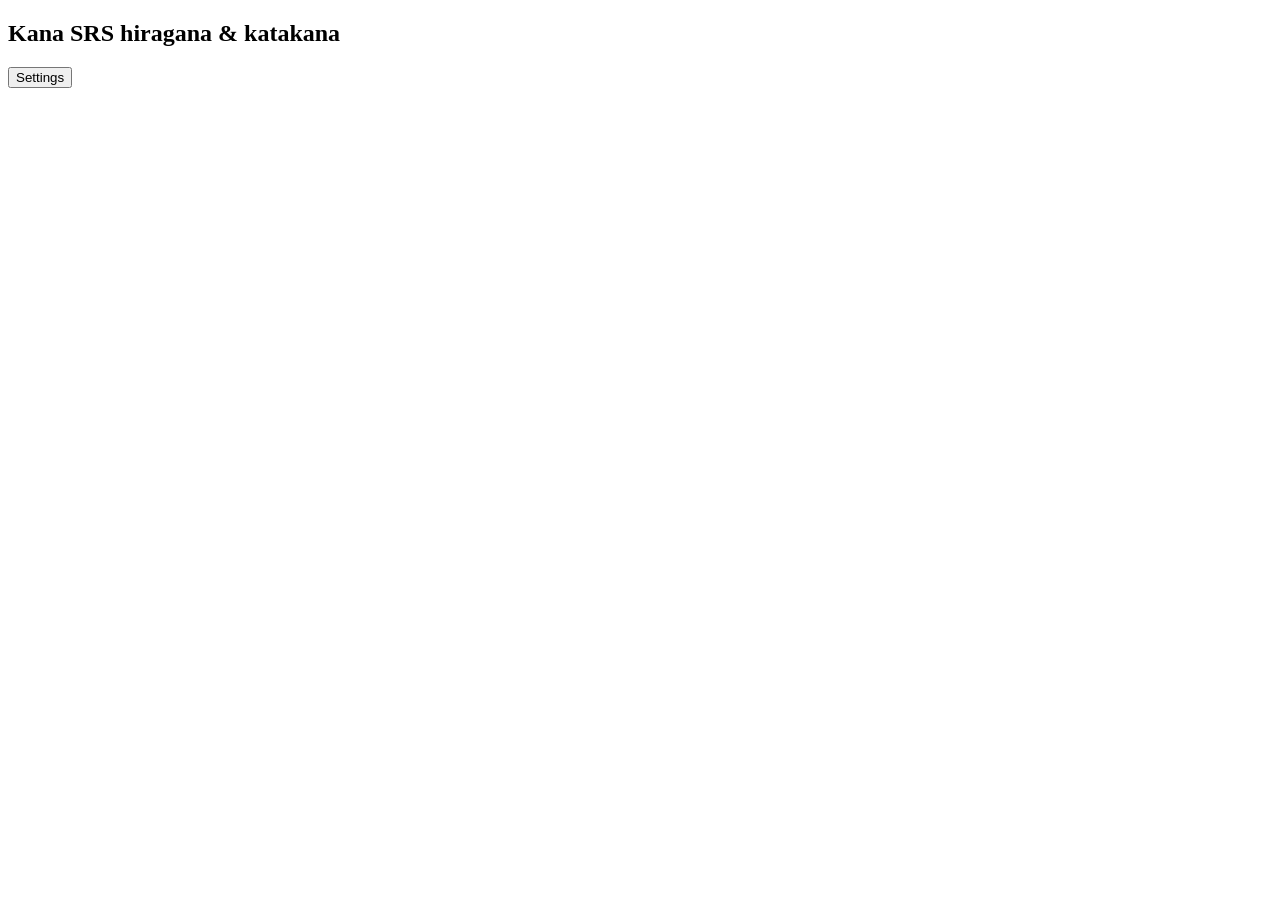
==== index.html @ 65591d22 "error tracking added" ====
<!DOCTYPE html>
<!-- [MODULE] index | Page shell: screen containers, timer ring markup, script/style wiring, PWA hooks
     [IFACE] layer: presentation | in: nothing -> out: DOM nodes consumed by app.js | crosses: [browser DOM]
     [GRAPH] needs: [app-css, kana-data, srs, storage, app] | feeds: [browser-smoke] | group: presentation
     [STATE] stateless | persists: nothing | raises: nothing -->
<html lang="en">
<head>
  <meta charset="utf-8">
  <meta name="viewport" content="width=device-width, initial-scale=1, viewport-fit=cover">
  <meta name="theme-color" id="theme-color" content="#11131a">
  <meta name="mobile-web-app-capable" content="yes">
  <title>Kana SRS</title>
  <link rel="manifest" href="manifest.webmanifest">
  <link rel="icon" href="icon.svg" type="image/svg+xml">
  <link rel="apple-touch-icon" href="icon.svg">
  <link rel="stylesheet" href="css/app.css">
</head>
<body>
<div class="app">

  <!-- Home: deck picker -->
  <section class="screen" id="screen-home">
    <div class="topbar">
      <h1>Kana SRS <span class="sub">hiragana &amp; katakana</span></h1>
      <button class="icon-btn ghost" id="btn-settings" type="button">Settings</button>
    </div>
    <p class="notice" id="storage-notice" hidden>
      This browser is not letting the page save progress (common when opening the file directly).
      Progress will be kept for this session only — export it from Settings before closing.
    </p>
    <div class="deck-grid" id="deck-grid"></div>
  </section>

  <!-- Deck: run length + mode picker -->
  <section class="screen" id="screen-deck" hidden>
    <div class="topbar">
      <button class="icon-btn ghost" data-nav="home" type="button">← Decks</button>
      <h1 id="deck-title"></h1>
    </div>
    <div class="field-row">
      <span>Cards per run</span>
      <div class="segmented" id="run-size"></div>
    </div>
    <div id="mode-list"></div>
  </section>

  <!-- Run: one question at a time -->
  <section class="screen" id="screen-run" hidden>
    <div class="topbar">
      <button class="icon-btn ghost" id="btn-quit" type="button">← Quit</button>
      <h1 id="run-title"></h1>
    </div>
    <div class="run-head">
      <div class="run-progress"><span id="run-bar"></span></div>
      <div class="run-count" id="run-count"></div>
    </div>

    <div class="prompt-box">
      <div class="timer" id="timer" data-tier="fast" hidden>
        <svg viewBox="0 0 120 120" aria-hidden="true">
          <circle class="track" cx="60" cy="60" r="52" fill="none" stroke-width="10"></circle>
          <circle class="bar" id="timer-bar" cx="60" cy="60" r="52" fill="none" stroke-width="10"
                  stroke-linecap="round" stroke-dasharray="326.7" stroke-dashoffset="0"></circle>
        </svg>
        <div class="readout"><span id="timer-value">0.0</span><small id="timer-tier">+5</small></div>
      </div>
      <div class="prompt" id="prompt"></div>
      <div class="prompt-hint" id="prompt-hint"></div>
    </div>

    <div class="options" id="options" hidden></div>

    <form class="type-form" id="type-form" hidden autocomplete="off">
      <input id="type-input" type="text" inputmode="latin" autocapitalize="off"
             autocorrect="off" spellcheck="false" placeholder="rōmaji">
      <button class="primary" type="submit" id="type-submit">Check</button>
    </form>

    <div class="verdict" id="verdict"></div>
  </section>

  <!-- Summary: what the run did to your scores -->
  <section class="screen" id="screen-summary" hidden>
    <div class="topbar">
      <button class="icon-btn ghost" data-nav="home" type="button">← Decks</button>
      <h1 id="summary-title">Run complete</h1>
    </div>
    <div class="summary-cheer" id="summary-cheer" hidden></div>
    <div class="stat-grid">
      <div class="stat"><div class="value" id="stat-correct"></div><div class="label">correct</div></div>
      <div class="stat"><div class="value" id="stat-points"></div><div class="label">points</div></div>
      <div class="stat"><div class="value" id="stat-fast"></div><div class="label">under 3s</div></div>
    </div>
    <div class="review-list" id="review-list"></div>
    <div class="actions">
      <button class="primary" id="btn-again" type="button">Run again</button>
      <button class="ghost" id="btn-to-deck" type="button">Back to deck</button>
    </div>
  </section>

  <!-- Settings: storage status, backup, reset -->
  <section class="screen" id="screen-settings" hidden>
    <div class="topbar">
      <button class="icon-btn ghost" data-nav="home" type="button">← Decks</button>
      <h1>Settings</h1>
    </div>

    <div class="panel">
      <h2>Theme</h2>
      <p>Dark and Light are the same layout in two palettes. Kids is warmer and cheers a little louder.</p>
      <div class="segmented" id="theme-picker"></div>
    </div>

    <div class="panel">
      <h2>Storage</h2>
      <p id="storage-status"></p>
    </div>

    <div class="panel">
      <h2>Backup</h2>
      <p>Progress lives in this browser only. Export a copy before clearing site data or moving devices.</p>
      <div class="actions">
        <button class="primary" id="btn-export" type="button">Export progress</button>
        <button class="ghost" id="btn-import" type="button">Import progress</button>
        <input id="import-file" type="file" accept="application/json,.json" hidden>
      </div>
    </div>

    <div class="panel">
      <h2>Reset</h2>
      <p>Erases every score in every mode. There is no undo — export first.</p>
      <button class="danger" id="btn-reset" type="button">Reset all progress</button>
    </div>

    <div class="panel">
      <h2>Scoring</h2>
      <p>
        Multiple choice: correct within 3s <strong>+5</strong>, within 5s <strong>+3</strong>,
        slower <strong>+1</strong>, wrong <strong>−5</strong>.<br>
        Typing: correct <strong>+3</strong>, wrong <strong>−5</strong>.<br>
        Scores never drop below 0. Learned at <strong>10</strong>, confident at <strong>25</strong>,
        counted separately for each mode.
      </p>
    </div>

    <div class="panel">
      <h2>Mistakes</h2>
      <p>
        Pick a wrong option and it comes back as one of the choices the next time that kana is
        asked. Each kana remembers its last <strong>3</strong> wrong picks, separately for Read and
        Recall; a newer mistake pushes out the oldest. Typing is not affected.
      </p>
    </div>
  </section>

</div>

<script src="js/kana-data.js"></script>
<script src="js/srs.js"></script>
<script src="js/storage.js"></script>
<script src="js/app.js"></script>
</body>
</html>
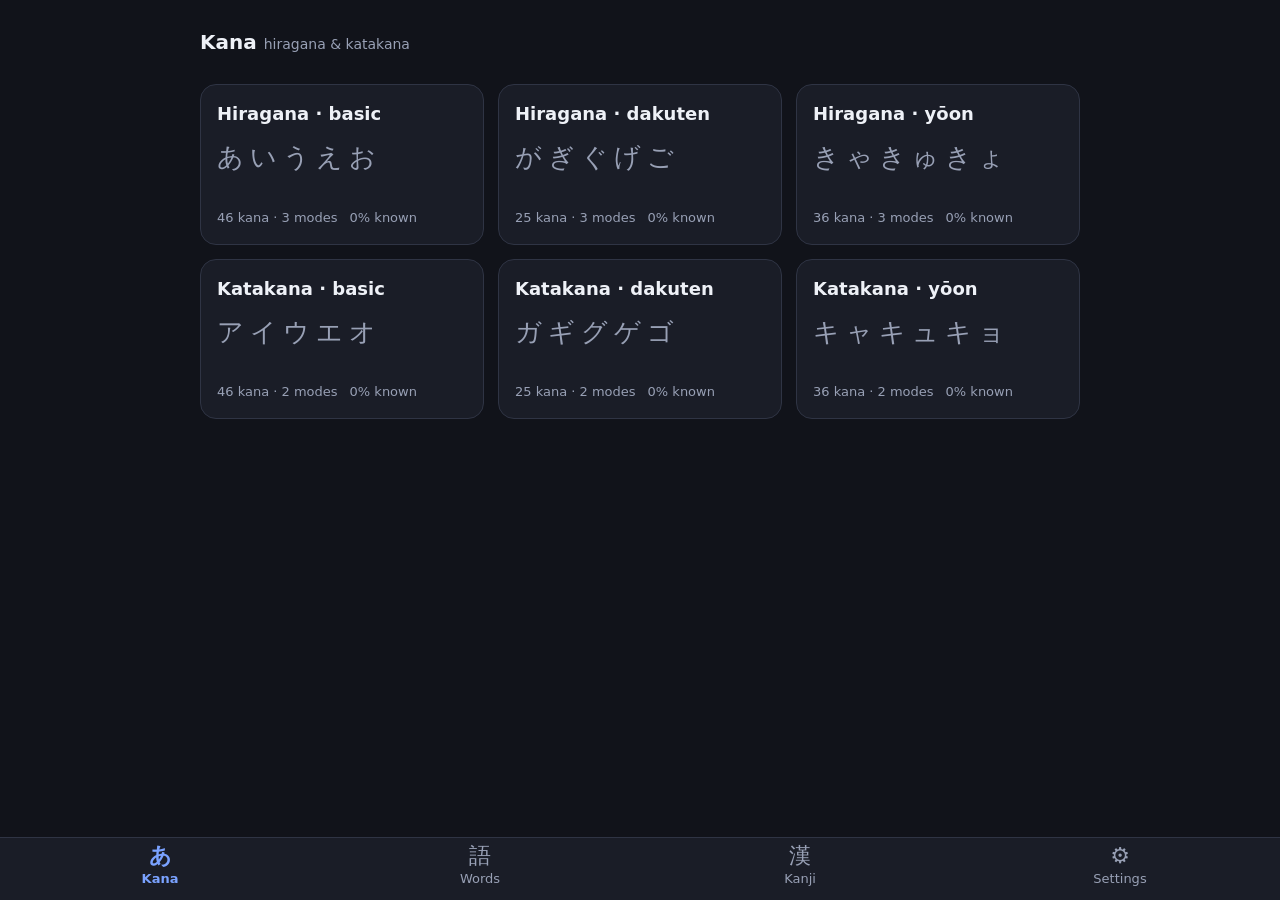
==== commit 7a37a7c5: "Kana SRS extended and renamed into Hino Lite" ====
--- a/index.html
+++ b/index.html
@@ -1,7 +1,7 @@
 <!DOCTYPE html>
-<!-- [MODULE] index | Page shell: screen containers, timer ring markup, script/style wiring, PWA hooks
-     [IFACE] layer: presentation | in: nothing -> out: DOM nodes consumed by app.js | crosses: [browser DOM]
-     [GRAPH] needs: [app-css, kana-data, srs, storage, app] | feeds: [browser-smoke] | group: presentation
+<!-- [MODULE] index | Page shell: tab and focus screens, kana markup with the timer ring, sheet layer, tab bar, PWA hooks
+     [IFACE] layer: presentation | in: nothing -> out: DOM nodes the UI modules fill and bind by id | crosses: [browser DOM]
+     [GRAPH] needs: [app-css, review-css, words-css, kanji-css, main] | feeds: [browser-smoke, scene] | group: presentation
      [STATE] stateless | persists: nothing | raises: nothing -->
 <html lang="en">
 <head>
@@ -9,32 +9,37 @@
   <meta name="viewport" content="width=device-width, initial-scale=1, viewport-fit=cover">
   <meta name="theme-color" id="theme-color" content="#11131a">
   <meta name="mobile-web-app-capable" content="yes">
-  <title>Kana SRS</title>
+  <title>Hino Lite</title>
   <link rel="manifest" href="manifest.webmanifest">
   <link rel="icon" href="icon.svg" type="image/svg+xml">
   <link rel="apple-touch-icon" href="icon.svg">
   <link rel="stylesheet" href="css/app.css">
+  <link rel="stylesheet" href="css/review.css">
+  <link rel="stylesheet" href="css/words.css">
+  <link rel="stylesheet" href="css/kanji.css">
+  <script type="module" src="js/main.js"></script>
 </head>
 <body>
+<div class="banner" id="backup-banner" role="status" hidden></div>
+
 <div class="app">
 
-  <!-- Home: deck picker -->
-  <section class="screen" id="screen-home">
-    <div class="topbar">
-      <h1>Kana SRS <span class="sub">hiragana &amp; katakana</span></h1>
-      <button class="icon-btn ghost" id="btn-settings" type="button">Settings</button>
+  <!-- Kana: deck picker -->
+  <section class="screen" id="screen-kana" data-tab="kana">
+    <div class="topbar">
+      <h1>Kana <span class="sub">hiragana &amp; katakana</span></h1>
     </div>
     <p class="notice" id="storage-notice" hidden>
-      This browser is not letting the page save progress (common when opening the file directly).
-      Progress will be kept for this session only — export it from Settings before closing.
+      This browser is not letting the app save anything. Progress lasts for this session only —
+      export a backup from Settings before closing.
     </p>
     <div class="deck-grid" id="deck-grid"></div>
   </section>
 
-  <!-- Deck: run length + mode picker -->
-  <section class="screen" id="screen-deck" hidden>
-    <div class="topbar">
-      <button class="icon-btn ghost" data-nav="home" type="button">← Decks</button>
+  <!-- Kana: run length + mode picker -->
+  <section class="screen" id="screen-kana-deck" hidden>
+    <div class="topbar">
+      <button class="icon-btn ghost" id="btn-kana-decks" type="button">← Decks</button>
       <h1 id="deck-title"></h1>
     </div>
     <div class="field-row">
@@ -44,8 +49,8 @@
     <div id="mode-list"></div>
   </section>
 
-  <!-- Run: one question at a time -->
-  <section class="screen" id="screen-run" hidden>
+  <!-- Kana: one question at a time -->
+  <section class="screen" id="screen-kana-run" hidden>
     <div class="topbar">
       <button class="icon-btn ghost" id="btn-quit" type="button">← Quit</button>
       <h1 id="run-title"></h1>
@@ -64,7 +69,7 @@
         </svg>
         <div class="readout"><span id="timer-value">0.0</span><small id="timer-tier">+5</small></div>
       </div>
-      <div class="prompt" id="prompt"></div>
+      <div class="prompt" id="prompt" lang="ja"></div>
       <div class="prompt-hint" id="prompt-hint"></div>
     </div>
 
@@ -79,10 +84,10 @@
     <div class="verdict" id="verdict"></div>
   </section>
 
-  <!-- Summary: what the run did to your scores -->
-  <section class="screen" id="screen-summary" hidden>
-    <div class="topbar">
-      <button class="icon-btn ghost" data-nav="home" type="button">← Decks</button>
+  <!-- Kana: what the run did to your scores -->
+  <section class="screen" id="screen-kana-summary" hidden>
+    <div class="topbar">
+      <button class="icon-btn ghost" id="btn-summary-deck" type="button">← Deck</button>
       <h1 id="summary-title">Run complete</h1>
     </div>
     <div class="summary-cheer" id="summary-cheer" hidden></div>
@@ -98,17 +103,39 @@
     </div>
   </section>
 
-  <!-- Settings: storage status, backup, reset -->
-  <section class="screen" id="screen-settings" hidden>
-    <div class="topbar">
-      <button class="icon-btn ghost" data-nav="home" type="button">← Decks</button>
+  <!-- Words: filled by js/words/words-ui.js -->
+  <section class="screen" id="screen-words" data-tab="words" hidden></section>
+  <section class="screen" id="screen-word-form" hidden></section>
+
+  <!-- Self-rated review run and summary (words and kanji): js/review/review-ui.js -->
+  <section class="screen" id="screen-review" hidden></section>
+  <section class="screen" id="screen-review-summary" hidden></section>
+
+  <!-- Kanji: filled by js/kanji/kanji-ui.js -->
+  <section class="screen wide" id="screen-kanji" data-tab="kanji" hidden></section>
+
+  <!-- Settings -->
+  <section class="screen" id="screen-settings" data-tab="settings" hidden>
+    <div class="topbar">
       <h1>Settings</h1>
     </div>
 
     <div class="panel">
       <h2>Theme</h2>
       <p>Dark and Light are the same layout in two palettes. Kids is warmer and cheers a little louder.</p>
-      <div class="segmented" id="theme-picker"></div>
+      <div id="theme-picker"></div>
+    </div>
+
+    <div class="panel">
+      <h2>Backup</h2>
+      <p>Your words, kanji list and scores live on this device only. Export a copy now and then —
+        it is the only way back after clearing the browser or moving to a new device.</p>
+      <p id="backup-status"></p>
+      <div class="actions">
+        <button class="primary" id="btn-export" type="button">Export backup</button>
+        <button class="ghost" id="btn-import" type="button">Import backup</button>
+        <input id="import-file" type="file" accept="application/json,.json" hidden>
+      </div>
     </div>
 
     <div class="panel">
@@ -117,23 +144,21 @@
     </div>
 
     <div class="panel">
-      <h2>Backup</h2>
-      <p>Progress lives in this browser only. Export a copy before clearing site data or moving devices.</p>
-      <div class="actions">
-        <button class="primary" id="btn-export" type="button">Export progress</button>
-        <button class="ghost" id="btn-import" type="button">Import progress</button>
-        <input id="import-file" type="file" accept="application/json,.json" hidden>
-      </div>
-    </div>
-
-    <div class="panel">
-      <h2>Reset</h2>
-      <p>Erases every score in every mode. There is no undo — export first.</p>
-      <button class="danger" id="btn-reset" type="button">Reset all progress</button>
-    </div>
-
-    <div class="panel">
-      <h2>Scoring</h2>
+      <h2>Words and kanji reviews</h2>
+      <p>
+        Each card shows one side; the big button uncovers the rest step by step, and “Show all”
+        uncovers everything at once. Then you rate yourself: <strong>Didn't know</strong>,
+        <strong>Guessed</strong>, <strong>Knew it</strong> or <strong>Easy!</strong>. Honest
+        ratings decide how soon a card comes back. Each direction keeps its own progress.
+      </p>
+      <p>
+        A run holds at most 5 new cards (the newest first), a few you already know so they stay
+        fresh, and the cards you are still learning.
+      </p>
+    </div>
+
+    <div class="panel">
+      <h2>Kana scoring</h2>
       <p>
         Multiple choice: correct within 3s <strong>+5</strong>, within 5s <strong>+3</strong>,
         slower <strong>+1</strong>, wrong <strong>−5</strong>.<br>
@@ -144,20 +169,38 @@
     </div>
 
     <div class="panel">
-      <h2>Mistakes</h2>
+      <h2>Kana mistakes</h2>
       <p>
         Pick a wrong option and it comes back as one of the choices the next time that kana is
         asked. Each kana remembers its last <strong>3</strong> wrong picks, separately for Read and
         Recall; a newer mistake pushes out the oldest. Typing is not affected.
       </p>
     </div>
+
+    <div class="panel">
+      <h2>Reset</h2>
+      <p>Erases all words, your kanji list and every score. Theme and run length stay. There is no undo — export first.</p>
+      <button class="danger" id="btn-reset" type="button">Erase everything</button>
+    </div>
+
+    <div class="panel">
+      <h2>About</h2>
+      <p>Hino Lite. Stroke order from KanjiVG (CC BY-SA 3.0); kanji meanings and example words
+        from WaniKani, jpdb and JMdict.</p>
+    </div>
   </section>
 
 </div>
 
-<script src="js/kana-data.js"></script>
-<script src="js/srs.js"></script>
-<script src="js/storage.js"></script>
-<script src="js/app.js"></script>
+<div class="sheet-layer" id="sheet-layer" hidden>
+  <div class="sheet" id="sheet" role="dialog" aria-modal="true"></div>
+</div>
+
+<nav class="tabbar" id="tabbar" aria-label="Sections">
+  <button type="button" data-tab="kana"><span class="tab-icon" lang="ja" aria-hidden="true">あ</span><span>Kana</span></button>
+  <button type="button" data-tab="words"><span class="tab-icon" lang="ja" aria-hidden="true">語</span><span>Words</span></button>
+  <button type="button" data-tab="kanji"><span class="tab-icon" lang="ja" aria-hidden="true">漢</span><span>Kanji</span></button>
+  <button type="button" data-tab="settings"><span class="tab-icon" aria-hidden="true">⚙</span><span>Settings</span></button>
+</nav>
 </body>
 </html>
--- a/css/app.css
+++ b/css/app.css
@@ -0,0 +1,702 @@
+/* [MODULE] app-css | Visual layer: dark/light/kids themes, shell (tabs, sheet, banner, toast), shared controls, kana screens
+   [IFACE] layer: presentation | in: class names and data-* attributes set by the UI modules -> out: rendered styling | crosses: []
+   [GRAPH] needs: [] | feeds: [index] | group: presentation
+   [STATE] stateless | persists: nothing | raises: nothing */
+
+/* Sized for a phone in portrait and a tablet in landscape: buttons are
+   thumb-reachable and never smaller than 44px tall, and kana are set large
+   enough that the shape differences the drill is testing are actually visible.
+   Words, kanji and the review run have their own sheets: words.css, kanji.css,
+   review.css. */
+
+:root,
+:root[data-theme="dark"] {
+  --bg: #11131a;
+  --surface: #1a1d27;
+  --surface-2: #232734;
+  --line: #2f3444;
+  --text: #eef1f7;
+  --muted: #98a0b5;
+  --accent: #7aa2ff;
+  --good: #49c17f;
+  --warn: #e0a33a;
+  --bad: #e4645c;
+  --overlay: rgba(4, 6, 12, .62);
+  --radius: 16px;
+  color-scheme: dark;
+}
+
+/* Themes are an explicit choice (Settings), never inferred from the OS: a
+   tablet handed to a child should not change its look because the system
+   theme flipped. app.js stamps data-theme on <html>. */
+:root[data-theme="light"] {
+  --bg: #f5f6fa;
+  --surface: #ffffff;
+  --surface-2: #eef0f6;
+  --line: #dcdfe9;
+  --text: #171a22;
+  --muted: #616a80;
+  --accent: #2f5fd8;
+  --good: #1f9e5f;
+  --warn: #b57a15;
+  --bad: #cf4239;
+  --overlay: rgba(20, 24, 36, .42);
+  color-scheme: light;
+}
+
+:root[data-theme="kids"] {
+  --bg: #fff6e5;
+  --surface: #ffffff;
+  --surface-2: #ffe9c2;
+  --line: #ffd48a;
+  --text: #3b2a1a;
+  --muted: #8a6a4a;
+  --accent: #ff7a59;
+  --good: #22b7a0;
+  --warn: #ffb300;
+  --bad: #ff5c7a;
+  --overlay: rgba(59, 42, 26, .38);
+  color-scheme: light;
+}
+
+/* Knowledge labels (review.js stateOf), shared by meters, dots and chips. */
+[data-state="unseen"]    { --state: var(--line); }
+[data-state="unknown"]   { --state: var(--bad); }
+[data-state="learning"]  { --state: var(--warn); }
+[data-state="learned"]   { --state: var(--accent); }
+[data-state="confident"] { --state: var(--good); }
+
+* { box-sizing: border-box; }
+
+/* Every hideable block below sets its own display (flex/grid), which would
+   otherwise win over the browser's [hidden] rule and leave the typing input
+   on screen during multiple choice. */
+[hidden] { display: none !important; }
+
+html, body {
+  margin: 0;
+  height: 100%;
+}
+
+body {
+  background: var(--bg);
+  color: var(--text);
+  font-family: system-ui, -apple-system, "Segoe UI", Roboto, sans-serif;
+  font-size: 17px;
+  line-height: 1.45;
+  -webkit-tap-highlight-color: transparent;
+  overscroll-behavior: none;
+}
+
+.app {
+  max-width: 1120px;
+  margin: 0 auto;
+  padding: 20px 16px calc(96px + env(safe-area-inset-bottom));
+}
+
+.screen { max-width: 880px; margin: 0 auto; }
+.screen.wide { max-width: none; }
+.screen[hidden] { display: none !important; }
+
+/* Japanese text: system Japanese faces first, so kanji take their Japanese shapes. */
+:lang(ja) {
+  font-family: "Hiragino Sans", "Hiragino Kaku Gothic ProN", "Noto Sans JP", "Noto Sans CJK JP",
+    "Yu Gothic UI", "Yu Gothic", Meiryo, system-ui, sans-serif;
+}
+
+.muted { color: var(--muted); }
+.sub { color: var(--muted); font-size: 14px; font-weight: 400; }
+
+/* --- Header ---------------------------------------------------------- */
+
+.topbar {
+  display: flex;
+  align-items: center;
+  gap: 12px;
+  margin-bottom: 20px;
+  min-height: 44px;
+}
+
+.topbar h1 {
+  font-size: 20px;
+  margin: 0;
+  flex: 1;
+  font-weight: 650;
+}
+
+.topbar .sub {
+  color: var(--muted);
+  font-size: 14px;
+  font-weight: 400;
+}
+
+/* --- Buttons --------------------------------------------------------- */
+
+button {
+  font: inherit;
+  color: inherit;
+  border: 1px solid var(--line);
+  background: var(--surface-2);
+  border-radius: 12px;
+  padding: 12px 16px;
+  cursor: pointer;
+  min-height: 48px;
+  transition: transform .06s ease, background .12s ease, border-color .12s ease;
+}
+
+button:active { transform: scale(.98); }
+
+button.primary {
+  background: var(--accent);
+  border-color: transparent;
+  color: #fff;
+  font-weight: 600;
+}
+
+button.ghost { background: transparent; }
+
+button.danger { color: var(--bad); border-color: var(--bad); background: transparent; }
+
+.icon-btn {
+  padding: 10px 14px;
+  min-height: 44px;
+}
+
+/* --- Deck grid ------------------------------------------------------- */
+
+.deck-grid {
+  display: grid;
+  grid-template-columns: repeat(auto-fill, minmax(250px, 1fr));
+  gap: 14px;
+}
+
+.deck-card {
+  background: var(--surface);
+  border: 1px solid var(--line);
+  border-radius: var(--radius);
+  padding: 16px;
+  text-align: left;
+  display: flex;
+  flex-direction: column;
+  gap: 12px;
+}
+
+.deck-card .deck-name {
+  font-size: 18px;
+  font-weight: 620;
+}
+
+.deck-card .deck-sample {
+  font-size: 26px;
+  letter-spacing: 6px;
+  color: var(--muted);
+  white-space: nowrap;
+  overflow: hidden;
+}
+
+.meter {
+  height: 8px;
+  border-radius: 99px;
+  background: var(--surface-2);
+  overflow: hidden;
+  display: flex;
+}
+
+.meter span { display: block; height: 100%; }
+.meter .seg-learning { background: var(--warn); }
+.meter .seg-learned { background: var(--accent); }
+.meter .seg-confident { background: var(--good); }
+
+.meter-label {
+  display: flex;
+  flex-wrap: wrap;
+  column-gap: 12px;
+  justify-content: space-between;
+  font-size: 13px;
+  color: var(--muted);
+}
+
+/* --- Mode rows ------------------------------------------------------- */
+
+.mode-row {
+  background: var(--surface);
+  border: 1px solid var(--line);
+  border-radius: var(--radius);
+  padding: 16px;
+  margin-bottom: 12px;
+  display: grid;
+  grid-template-columns: 1fr auto;
+  gap: 12px 16px;
+  align-items: center;
+}
+
+.mode-row .mode-name { font-weight: 620; font-size: 17px; }
+.mode-row .mode-desc { color: var(--muted); font-size: 14px; }
+.mode-row .mode-progress { grid-column: 1 / -1; display: grid; gap: 6px; }
+
+.segmented {
+  display: inline-flex;
+  background: var(--surface-2);
+  border: 1px solid var(--line);
+  border-radius: 12px;
+  padding: 4px;
+  gap: 4px;
+}
+
+.segmented button {
+  border: none;
+  background: transparent;
+  min-height: 40px;
+  padding: 8px 18px;
+  border-radius: 9px;
+}
+
+.segmented button[aria-pressed="true"] {
+  background: var(--accent);
+  color: #fff;
+  font-weight: 600;
+}
+
+.field-row {
+  display: flex;
+  align-items: center;
+  gap: 14px;
+  flex-wrap: wrap;
+  margin-bottom: 18px;
+  color: var(--muted);
+}
+
+/* --- Run screen ------------------------------------------------------ */
+
+.run-head {
+  display: flex;
+  align-items: center;
+  gap: 16px;
+  margin-bottom: 8px;
+}
+
+.run-progress {
+  flex: 1;
+  height: 6px;
+  background: var(--surface-2);
+  border-radius: 99px;
+  overflow: hidden;
+}
+
+.run-progress span {
+  display: block;
+  height: 100%;
+  background: var(--accent);
+  transition: width .2s ease;
+}
+
+.run-count { font-variant-numeric: tabular-nums; color: var(--muted); font-size: 14px; }
+
+.prompt-box {
+  display: flex;
+  flex-direction: column;
+  align-items: center;
+  gap: 10px;
+  padding: 20px 12px 12px;
+}
+
+.timer {
+  position: relative;
+  width: 104px;
+  height: 104px;
+}
+
+.timer svg { transform: rotate(-90deg); width: 100%; height: 100%; }
+.timer .track { stroke: var(--surface-2); }
+.timer .bar { stroke: var(--good); transition: stroke .2s linear; }
+.timer[data-tier="ok"] .bar { stroke: var(--warn); }
+.timer[data-tier="slow"] .bar { stroke: var(--muted); }
+
+.timer .readout {
+  position: absolute;
+  inset: 0;
+  display: grid;
+  place-items: center;
+  font-variant-numeric: tabular-nums;
+  font-size: 22px;
+  font-weight: 600;
+}
+
+.timer .readout small {
+  display: block;
+  font-size: 11px;
+  font-weight: 500;
+  color: var(--muted);
+  text-align: center;
+}
+
+.prompt {
+  font-size: 96px;
+  line-height: 1.1;
+  font-weight: 500;
+  text-align: center;
+  min-height: 116px;
+}
+
+.prompt.romaji { font-size: 64px; letter-spacing: 1px; }
+
+.prompt-hint { color: var(--muted); font-size: 14px; }
+
+.options {
+  display: grid;
+  grid-template-columns: 1fr 1fr;
+  gap: 12px;
+  margin-top: 14px;
+}
+
+.options button {
+  min-height: 84px;
+  font-size: 30px;
+  background: var(--surface);
+}
+
+.options button.romaji-option { font-size: 26px; }
+.options button[data-mark="correct"] { background: var(--good); border-color: transparent; color: #fff; }
+.options button[data-mark="wrong"] { background: var(--bad); border-color: transparent; color: #fff; }
+.options button[disabled] { opacity: .75; }
+
+.type-form {
+  display: flex;
+  gap: 10px;
+  margin-top: 18px;
+}
+
+.type-form input {
+  flex: 1;
+  font: inherit;
+  font-size: 26px;
+  padding: 14px 16px;
+  border-radius: 12px;
+  border: 1px solid var(--line);
+  background: var(--surface);
+  color: var(--text);
+  text-align: center;
+}
+
+.type-form input:focus { outline: 2px solid var(--accent); outline-offset: 1px; }
+.type-form[data-mark="correct"] input { border-color: var(--good); }
+.type-form[data-mark="wrong"] input { border-color: var(--bad); }
+
+.verdict {
+  margin-top: 16px;
+  min-height: 46px;
+  text-align: center;
+  font-size: 18px;
+  font-weight: 600;
+}
+
+.verdict[data-mark="correct"] { color: var(--good); }
+.verdict[data-mark="wrong"] { color: var(--bad); }
+.verdict .detail { display: block; font-weight: 400; font-size: 15px; color: var(--muted); }
+
+/* --- Summary --------------------------------------------------------- */
+
+.stat-grid {
+  display: grid;
+  grid-template-columns: repeat(3, 1fr);
+  gap: 12px;
+  margin-bottom: 20px;
+}
+
+.stat {
+  background: var(--surface);
+  border: 1px solid var(--line);
+  border-radius: var(--radius);
+  padding: 14px;
+  text-align: center;
+}
+
+.stat .value { font-size: 28px; font-weight: 650; font-variant-numeric: tabular-nums; }
+.stat .label { color: var(--muted); font-size: 13px; }
+
+.review-list { display: grid; gap: 8px; margin-bottom: 22px; }
+
+.review-row {
+  display: grid;
+  grid-template-columns: 56px 1fr auto;
+  align-items: center;
+  gap: 12px;
+  background: var(--surface);
+  border: 1px solid var(--line);
+  border-radius: 12px;
+  padding: 10px 14px;
+}
+
+.review-row .kana { font-size: 30px; }
+.review-row .delta { font-variant-numeric: tabular-nums; font-weight: 600; }
+.review-row .delta.up { color: var(--good); }
+.review-row .delta.down { color: var(--bad); }
+
+.actions { display: flex; gap: 12px; flex-wrap: wrap; }
+
+/* --- Settings -------------------------------------------------------- */
+
+.panel {
+  background: var(--surface);
+  border: 1px solid var(--line);
+  border-radius: var(--radius);
+  padding: 18px;
+  margin-bottom: 16px;
+}
+
+.panel h2 { margin: 0 0 8px; font-size: 17px; }
+.panel p { margin: 0 0 14px; color: var(--muted); font-size: 14px; }
+
+.notice {
+  border-left: 3px solid var(--warn);
+  padding-left: 12px;
+  color: var(--warn);
+  font-size: 14px;
+  margin-bottom: 16px;
+}
+
+.notice[hidden] { display: none; }
+
+@media (max-width: 420px) {
+  .prompt { font-size: 76px; }
+  .options button { min-height: 72px; font-size: 26px; }
+  .stat-grid { grid-template-columns: 1fr 1fr; }
+}
+
+/* --- Kids theme: playful feedback ------------------------------------ */
+
+:root[data-theme="kids"] body {
+  background: radial-gradient(circle at 10% 0%, #ffe3c2 0, var(--bg) 45%),
+              radial-gradient(circle at 100% 100%, #d9f5ef 0, var(--bg) 40%);
+  background-attachment: fixed;
+}
+
+:root[data-theme="kids"] .options button { font-weight: 600; }
+:root[data-theme="kids"] .deck-card .deck-sample { color: var(--accent); }
+:root[data-theme="kids"] .meter .seg-learning { background: var(--warn); }
+:root[data-theme="kids"] .timer .bar { stroke: var(--good); }
+:root[data-theme="kids"] .timer[data-tier="ok"] .bar { stroke: var(--warn); }
+:root[data-theme="kids"] .timer[data-tier="slow"] .bar { stroke: var(--accent); }
+:root[data-theme="kids"] .verdict { font-size: 22px; }
+
+:root[data-theme="kids"] .options button[data-mark="correct"] {
+  animation: kids-pop .4s cubic-bezier(.3, 1.6, .5, 1);
+}
+
+:root[data-theme="kids"] .options button[data-mark="wrong"] {
+  animation: kids-shake .35s ease;
+}
+
+:root[data-theme="kids"] .stat .value { color: var(--accent); }
+
+.summary-cheer {
+  text-align: center;
+  font-size: 22px;
+  font-weight: 650;
+  margin: -6px 0 18px;
+}
+
+@keyframes kids-pop {
+  0%   { transform: scale(1); }
+  50%  { transform: scale(1.08); }
+  100% { transform: scale(1); }
+}
+
+@keyframes kids-shake {
+  0%, 100% { transform: translateX(0); }
+  25%      { transform: translateX(-6px); }
+  75%      { transform: translateX(6px); }
+}
+
+/* --- Shared controls -------------------------------------------------- */
+
+button.small { min-height: 40px; padding: 8px 14px; font-size: 15px; }
+button.big { min-height: 64px; font-size: 19px; }
+button[disabled] { opacity: .55; cursor: default; }
+button[disabled]:active { transform: none; }
+
+.link-btn {
+  border: none;
+  background: none;
+  min-height: 40px;
+  padding: 6px 4px;
+  color: var(--accent);
+  text-decoration: underline;
+  text-underline-offset: 3px;
+}
+
+.chips { display: flex; flex-wrap: wrap; gap: 8px; }
+
+.chip {
+  display: inline-flex;
+  align-items: center;
+  min-height: 40px;
+  padding: 6px 14px;
+  border: 1px solid var(--line);
+  border-radius: 99px;
+  background: var(--surface-2);
+  font-size: 17px;
+}
+
+.chip[aria-pressed="true"] { background: var(--accent); border-color: transparent; color: #fff; font-weight: 600; }
+.glyph-chip { font-size: 24px; min-width: 52px; justify-content: center; }
+
+.search,
+.field input,
+.field textarea {
+  width: 100%;
+  font: inherit;
+  padding: 12px 14px;
+  border-radius: 12px;
+  border: 1px solid var(--line);
+  background: var(--surface);
+  color: var(--text);
+}
+
+.field textarea { resize: vertical; min-height: 52px; }
+.search:focus, .field input:focus, .field textarea:focus { outline: 2px solid var(--accent); outline-offset: 1px; }
+.search { margin: 4px 0 14px; }
+
+.empty {
+  text-align: center;
+  padding: 28px 12px;
+  background: var(--surface);
+  border: 1px dashed var(--line);
+  border-radius: var(--radius);
+}
+
+.empty p { margin: 0 0 6px; }
+
+.actions { align-items: center; }
+.stat-grid.four { grid-template-columns: repeat(4, 1fr); }
+
+/* Two small bars, one per review direction, coloured by knowledge label. */
+.state-dots { display: inline-flex; gap: 3px; }
+.state-dots i { width: 6px; height: 18px; border-radius: 3px; background: var(--state); }
+
+.states { display: flex; flex-wrap: wrap; gap: 8px; }
+
+.state-chip {
+  font-size: 14px;
+  padding: 4px 10px;
+  border-radius: 8px;
+  background: var(--surface-2);
+  border-left: 4px solid var(--state);
+}
+
+.part { margin-top: 14px; }
+
+.part-label {
+  font-size: 12px;
+  letter-spacing: .06em;
+  text-transform: uppercase;
+  color: var(--muted);
+  margin-bottom: 4px;
+}
+
+.pre { white-space: pre-wrap; overflow-wrap: anywhere; }
+
+/* --- Shell: backup banner, tab bar, sheet, toast ---------------------- */
+
+.banner {
+  display: flex;
+  align-items: center;
+  justify-content: center;
+  flex-wrap: wrap;
+  gap: 10px 14px;
+  padding: 10px 16px;
+  background: var(--surface-2);
+  border-bottom: 2px solid var(--warn);
+  font-size: 15px;
+}
+
+.tabbar {
+  position: fixed;
+  left: 0;
+  right: 0;
+  bottom: 0;
+  z-index: 20;
+  display: grid;
+  grid-template-columns: repeat(4, 1fr);
+  background: var(--surface);
+  border-top: 1px solid var(--line);
+  padding-bottom: env(safe-area-inset-bottom);
+}
+
+.tabbar button {
+  border: none;
+  border-radius: 0;
+  background: transparent;
+  min-height: 62px;
+  padding: 6px 4px;
+  display: flex;
+  flex-direction: column;
+  align-items: center;
+  gap: 2px;
+  font-size: 13px;
+  color: var(--muted);
+}
+
+.tabbar .tab-icon { font-size: 22px; line-height: 1.1; }
+.tabbar button[aria-current="page"] { color: var(--accent); font-weight: 650; }
+
+.sheet-layer {
+  position: fixed;
+  inset: 0;
+  z-index: 30;
+  background: var(--overlay);
+  display: flex;
+  align-items: flex-end;
+  justify-content: center;
+}
+
+.sheet {
+  width: 100%;
+  max-height: 92vh;
+  overflow-y: auto;
+  overscroll-behavior: contain;
+  background: var(--bg);
+  border-radius: 20px 20px 0 0;
+  padding: 10px 16px calc(24px + env(safe-area-inset-bottom));
+}
+
+body.sheet-open { overflow: hidden; }
+
+.sheet-head {
+  position: sticky;
+  top: -10px;
+  z-index: 1;
+  display: flex;
+  align-items: center;
+  justify-content: space-between;
+  gap: 10px;
+  padding: 6px 0;
+  background: var(--bg);
+}
+
+.sheet-head h2 { margin: 0; font-size: 18px; }
+
+@media (min-width: 720px) {
+  .sheet-layer { align-items: center; padding: 24px; }
+  .sheet { max-width: 760px; max-height: 90vh; border-radius: 20px; padding: 12px 24px 24px; }
+}
+
+.toast {
+  position: fixed;
+  left: 50%;
+  bottom: calc(80px + env(safe-area-inset-bottom));
+  transform: translateX(-50%);
+  z-index: 40;
+  max-width: calc(100% - 32px);
+  padding: 10px 18px;
+  border-radius: 12px;
+  background: var(--text);
+  color: var(--bg);
+  font-size: 15px;
+  box-shadow: 0 6px 20px rgba(0, 0, 0, .25);
+}
+
+@media (max-width: 420px) {
+  .stat-grid.four { grid-template-columns: 1fr 1fr; }
+  .topbar h1 { font-size: 18px; }
+}
--- a/css/review.css
+++ b/css/review.css
@@ -0,0 +1,108 @@
+/* [MODULE] review-css | Self-rated review run: card with step-by-step reveal, reveal buttons, rating row, help sheet, summary
+   [IFACE] layer: presentation | in: classes and data-* set by review-ui.js and the words/kanji adapters -> out: rendered styling | crosses: []
+   [GRAPH] needs: [] | feeds: [index] | group: presentation
+   [STATE] stateless | persists: nothing | raises: nothing */
+
+/* Track panel on the Words and Kanji tabs (review-ui.js trackPanel) */
+.review-panel .mode-row { margin-bottom: 10px; background: var(--surface-2); }
+.review-panel .mode-row:last-child { margin-bottom: 0; }
+.review-panel .meter { background: var(--bg); }
+
+.review-card {
+  background: var(--surface);
+  border: 1px solid var(--line);
+  border-radius: var(--radius);
+  padding: 22px 18px;
+  margin-top: 10px;
+  min-height: 240px;
+  cursor: pointer;
+  -webkit-user-select: text;
+  user-select: text;
+}
+
+.review-card:focus-visible { outline: 2px solid var(--accent); outline-offset: 2px; }
+
+.review-prompt { text-align: center; padding: 8px 0 14px; }
+.review-step { border-top: 1px dashed var(--line); padding-top: 4px; margin-top: 10px; }
+
+.prompt-ja { font-size: 64px; line-height: 1.15; font-weight: 500; overflow-wrap: anywhere; }
+.prompt-ja.long { font-size: 44px; }
+.prompt-glyph { font-size: 128px; line-height: 1.1; }
+.prompt-text { font-size: 28px; font-weight: 600; line-height: 1.3; overflow-wrap: anywhere; }
+.prompt-alt { font-size: 16px; font-weight: 400; color: var(--muted); margin-top: 6px; }
+
+.part-ja { font-size: 30px; line-height: 1.3; }
+.part-ja.big { font-size: 44px; }
+.part-glyph { font-size: 72px; line-height: 1.1; }
+.part-text { font-size: 19px; }
+
+.review-controls { display: flex; flex-wrap: wrap; gap: 12px; margin-top: 14px; align-items: center; }
+.review-controls > button.primary.big { flex: 1 1 220px; }
+
+.rating-row {
+  flex: 1 1 100%;
+  display: grid;
+  grid-template-columns: repeat(4, 1fr);
+  gap: 10px;
+}
+
+.rating {
+  min-height: 72px;
+  display: flex;
+  flex-direction: column;
+  align-items: center;
+  justify-content: center;
+  gap: 2px;
+  background: var(--surface);
+  border-width: 2px;
+}
+
+.rating b { font-size: 17px; }
+.rating-hint { font-size: 12px; color: var(--muted); }
+.rating.missed, .rating-key.missed { border-color: var(--bad); }
+.rating.guessed, .rating-key.guessed { border-color: var(--warn); }
+.rating.knew, .rating-key.knew { border-color: var(--accent); }
+.rating.easy, .rating-key.easy { border-color: var(--good); }
+
+/* Help sheet */
+.help-row { display: grid; grid-template-columns: 112px 1fr; gap: 12px; align-items: start; margin: 14px 0; }
+.help-row p { margin: 4px 0 0; color: var(--muted); font-size: 15px; }
+
+.rating-key {
+  display: inline-block;
+  text-align: center;
+  padding: 6px 8px;
+  border: 2px solid var(--line);
+  border-radius: 10px;
+  font-weight: 600;
+  font-size: 15px;
+}
+
+/* Summary */
+.stat.missed .value { color: var(--bad); }
+.stat.guessed .value { color: var(--warn); }
+.stat.knew .value { color: var(--accent); }
+.stat.easy .value { color: var(--good); }
+
+.summary-note { color: var(--muted); }
+.summary-note .summary-item { margin: 0 6px; color: var(--text); font-size: 20px; }
+
+#review-summary-list .review-row { grid-template-columns: 1fr auto auto; }
+#review-summary-list .item { font-size: 22px; }
+#review-summary-list .state { font-size: 13px; color: var(--muted); border-left: 4px solid var(--state); padding-left: 8px; }
+#review-summary-list .rated { font-size: 14px; font-weight: 600; }
+.rated.missed { color: var(--bad); }
+.rated.guessed { color: var(--warn); }
+.rated.knew { color: var(--accent); }
+.rated.easy { color: var(--good); }
+
+@media (max-width: 520px) {
+  .rating-row { grid-template-columns: 1fr 1fr; }
+  .prompt-ja { font-size: 52px; }
+  .prompt-ja.long { font-size: 36px; }
+  .prompt-glyph { font-size: 112px; }
+  .help-row { grid-template-columns: 1fr; gap: 4px; }
+}
+
+:root[data-theme="kids"] .rating b { font-size: 18px; }
+:root[data-theme="kids"] #review-verdict[data-mark="correct"] { animation: kids-pop .4s cubic-bezier(.3, 1.6, .5, 1); }
--- a/css/words.css
+++ b/css/words.css
@@ -0,0 +1,54 @@
+/* [MODULE] words-css | Words tab: word list rows, add/edit form with suggestions, word sheet
+   [IFACE] layer: presentation | in: classes set by words-ui.js -> out: rendered styling | crosses: []
+   [GRAPH] needs: [] | feeds: [index] | group: presentation
+   [STATE] stateless | persists: nothing | raises: nothing */
+
+.word-list { display: grid; gap: 8px; }
+
+.word-row {
+  display: grid;
+  grid-template-columns: minmax(0, auto) minmax(0, 1fr) auto;
+  align-items: center;
+  gap: 14px;
+  width: 100%;
+  text-align: left;
+  background: var(--surface);
+  padding: 10px 14px;
+}
+
+.word-main { display: flex; flex-direction: column; min-width: 0; }
+.word-head { font-size: 24px; line-height: 1.25; overflow-wrap: anywhere; }
+.word-reading { font-size: 14px; color: var(--muted); }
+
+.word-meaning {
+  color: var(--muted);
+  font-size: 15px;
+  overflow: hidden;
+  display: -webkit-box;
+  -webkit-line-clamp: 2;
+  -webkit-box-orient: vertical;
+}
+
+/* Form */
+.word-form .form-grid { display: grid; gap: 4px 20px; }
+.field { display: block; margin-bottom: 14px; }
+.field-label { display: block; font-weight: 600; margin-bottom: 6px; }
+.field-label em { font-style: normal; font-weight: 400; color: var(--muted); font-size: 13px; }
+.field input[lang="ja"] { font-size: 22px; }
+.field-error { color: var(--bad); font-size: 14px; margin-top: 4px; }
+.field-error:empty { display: none; }
+.field-note { color: var(--muted); font-size: 14px; margin-top: 6px; min-height: 1px; }
+.preview-kanji { font-size: 20px; color: var(--text); letter-spacing: 4px; }
+.suggestions { margin-top: 8px; }
+.suggestions .chip { font-size: 22px; background: var(--surface); border-color: var(--accent); }
+
+@media (min-width: 900px) {
+  .word-form .form-grid { grid-template-columns: 1fr 1fr; }
+}
+
+/* Word sheet */
+.hero { text-align: center; padding: 6px 0 4px; }
+.hero-word { font-size: 52px; line-height: 1.2; overflow-wrap: anywhere; }
+.hero-reading { display: block; font-size: 22px; color: var(--muted); }
+.word-view .part-text { font-size: 18px; }
+.word-view .actions { margin-top: 20px; }
--- a/css/kanji.css
+++ b/css/kanji.css
@@ -0,0 +1,138 @@
+/* [MODULE] kanji-css | Kanji tab and card: download panel, filters, level sections, tile grid, card zones, strokes, readings, pitch
+   [IFACE] layer: presentation | in: classes set by kanji-ui.js and kanji-card.js -> out: rendered styling | crosses: []
+   [GRAPH] needs: [] | feeds: [index] | group: presentation
+   [STATE] stateless | persists: nothing | raises: nothing */
+
+.library-panel .run-progress { margin: 10px 0; height: 8px; }
+
+.filters { display: grid; gap: 10px; margin: 6px 0 4px; }
+.filters .segmented { justify-self: start; }
+.level-chips { display: flex; flex-wrap: wrap; gap: 8px; }
+.level-chip { min-width: 52px; justify-content: center; }
+
+.kanji-section h2 { font-size: 17px; margin: 18px 0 10px; }
+
+.kanji-grid {
+  display: grid;
+  grid-template-columns: repeat(auto-fill, minmax(84px, 1fr));
+  gap: 8px;
+}
+
+.kanji-tile {
+  display: flex;
+  flex-direction: column;
+  align-items: center;
+  gap: 2px;
+  padding: 8px 4px 6px;
+  min-height: 96px;
+  background: var(--surface);
+  position: relative;
+}
+
+.kanji-tile.mine { border-color: var(--accent); border-width: 2px; }
+.tile-glyph { font-size: 38px; line-height: 1.15; }
+
+.tile-meaning {
+  font-size: 11px;
+  color: var(--muted);
+  max-width: 100%;
+  overflow: hidden;
+  text-overflow: ellipsis;
+  white-space: nowrap;
+}
+
+.kanji-tile .state-dots { position: absolute; top: 6px; right: 6px; }
+.kanji-tile .state-dots i { width: 4px; height: 12px; }
+
+/* Card */
+.hero-glyph { font-size: 104px; line-height: 1.1; }
+.hero-meta { font-size: 19px; font-weight: 600; margin-top: 4px; }
+.level-badge {
+  display: inline-block;
+  font-size: 13px;
+  font-weight: 600;
+  padding: 2px 8px;
+  border-radius: 6px;
+  background: var(--surface-2);
+  border: 1px solid var(--line);
+  vertical-align: 2px;
+}
+
+.card-status { margin: 14px 0 4px; display: grid; gap: 10px; justify-items: center; text-align: center; }
+.card-status .actions,
+.card-status .states { justify-content: center; }
+.card-status p { margin: 0; }
+
+.card-row { display: flex; flex-wrap: wrap; gap: 12px; margin-top: 12px; }
+.card-row > .zone { flex: 1 1 200px; margin-top: 0; }
+.card-row > .strokes-zone { flex: 1 1 160px; max-width: 260px; }
+.card-row > .readings-zone { flex: 1.5 1 220px; }
+
+.zone {
+  background: var(--surface);
+  border: 1px solid var(--line);
+  border-radius: 14px;
+  padding: 12px;
+  margin-top: 12px;
+}
+
+.zone-label {
+  font-size: 12px;
+  letter-spacing: .06em;
+  text-transform: uppercase;
+  color: var(--muted);
+  margin-bottom: 8px;
+}
+
+.strokes { aspect-ratio: 1 / 1; width: 100%; color: var(--text); }
+.strokes svg { width: 100%; height: 100%; display: block; }
+.strokes.small { max-width: 180px; }
+
+.readings { display: flex; flex-wrap: wrap; gap: 8px; }
+
+.reading-pill {
+  display: flex;
+  flex-direction: column;
+  align-items: center;
+  padding: 6px 12px;
+  border-radius: 10px;
+  background: var(--surface-2);
+  border-top: 3px solid var(--accent);
+}
+
+.reading-pill.kun { border-top-color: var(--good); }
+.reading-pill .rt { font-size: 11px; color: var(--muted); text-transform: uppercase; letter-spacing: .05em; }
+.reading-pill .rv { font-size: 20px; }
+
+.rad-viz { display: flex; flex-wrap: wrap; gap: 10px; }
+.rad-group { display: flex; flex-direction: column; align-items: center; gap: 4px; min-width: 64px; }
+.rad-group .rl { font-size: 12px; color: var(--muted); text-align: center; }
+.rad-group .rc { font-size: 30px; min-height: 48px; display: flex; align-items: center; justify-content: center; }
+.rad-group .rc-link { padding: 4px 12px; border-color: var(--accent); }
+
+.example-words { display: grid; gap: 6px; }
+
+.example-row {
+  display: grid;
+  grid-template-columns: minmax(0, auto) minmax(0, auto) minmax(0, 1fr);
+  gap: 12px;
+  align-items: baseline;
+  text-align: left;
+  min-height: 44px;
+  padding: 8px 12px;
+  background: var(--surface-2);
+  border-color: transparent;
+}
+
+.example-row .w { font-size: 20px; }
+.example-row .r { color: var(--muted); }
+.example-row .m { color: var(--muted); font-size: 14px; overflow: hidden; text-overflow: ellipsis; white-space: nowrap; }
+
+.pitch { display: flex; flex-direction: column; align-items: center; gap: 10px; color: var(--accent); }
+.senses { margin: 0; padding-left: 1.3rem; line-height: 1.6; }
+
+@media (max-width: 420px) {
+  .kanji-grid { grid-template-columns: repeat(auto-fill, minmax(72px, 1fr)); }
+  .tile-glyph { font-size: 34px; }
+  .hero-glyph { font-size: 88px; }
+}
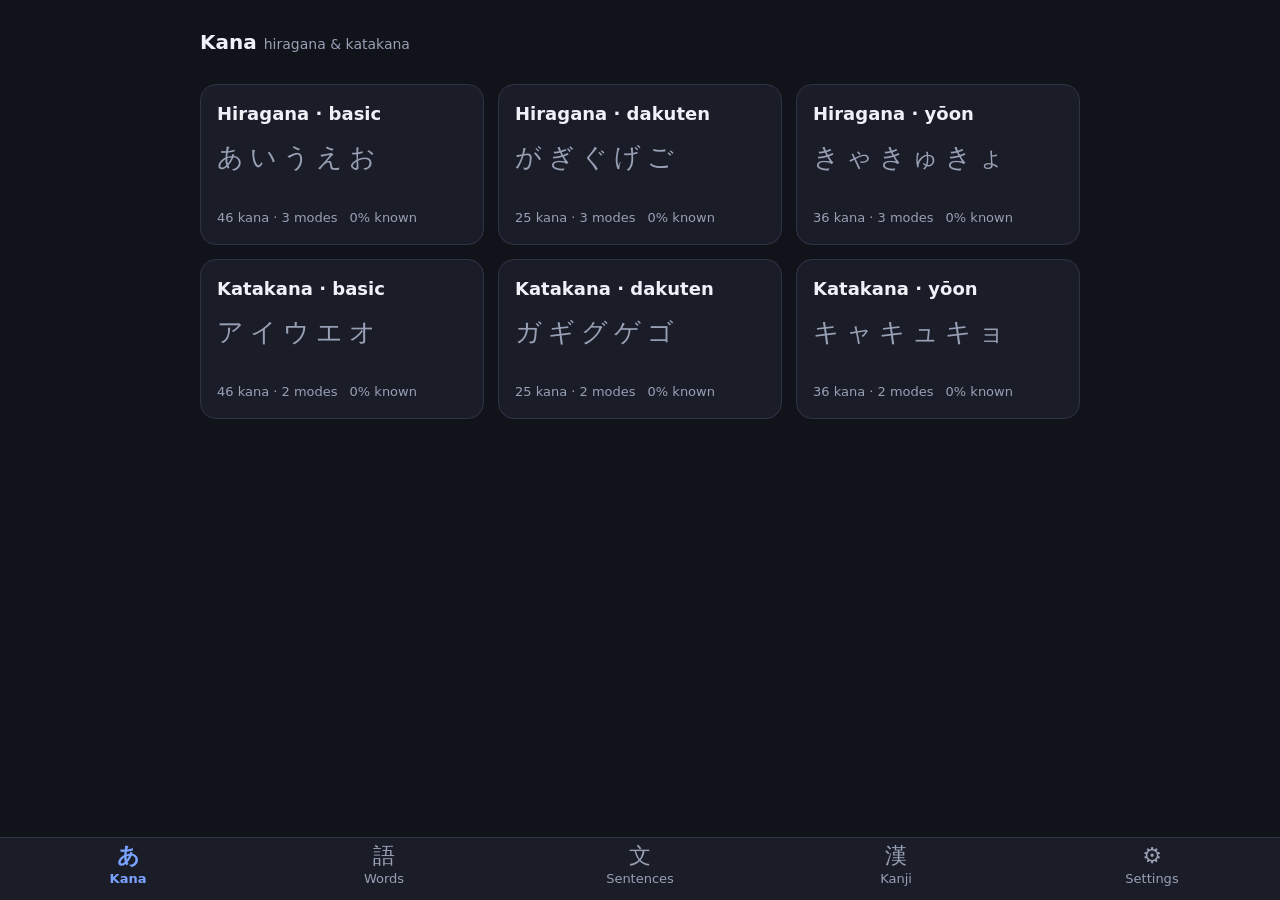
==== commit c119c733: "Sentences added" ====
--- a/index.html
+++ b/index.html
@@ -1,7 +1,7 @@
 <!DOCTYPE html>
 <!-- [MODULE] index | Page shell: tab and focus screens, kana markup with the timer ring, sheet layer, tab bar, PWA hooks
      [IFACE] layer: presentation | in: nothing -> out: DOM nodes the UI modules fill and bind by id | crosses: [browser DOM]
-     [GRAPH] needs: [app-css, review-css, words-css, kanji-css, main] | feeds: [browser-smoke, scene] | group: presentation
+     [GRAPH] needs: [app-css, review-css, words-css, sentences-css, kanji-css, main] | feeds: [browser-smoke, scene] | group: presentation
      [STATE] stateless | persists: nothing | raises: nothing -->
 <html lang="en">
 <head>
@@ -16,6 +16,7 @@
   <link rel="stylesheet" href="css/app.css">
   <link rel="stylesheet" href="css/review.css">
   <link rel="stylesheet" href="css/words.css">
+  <link rel="stylesheet" href="css/sentences.css">
   <link rel="stylesheet" href="css/kanji.css">
   <script type="module" src="js/main.js"></script>
 </head>
@@ -107,6 +108,11 @@
   <section class="screen" id="screen-words" data-tab="words" hidden></section>
   <section class="screen" id="screen-word-form" hidden></section>
 
+  <!-- Sentences: filled by js/sentences/sentences-ui.js -->
+  <section class="screen" id="screen-sentences" data-tab="sentences" hidden></section>
+  <section class="screen" id="screen-sentence-form" hidden></section>
+  <section class="screen" id="screen-sentence-words" hidden></section>
+
   <!-- Self-rated review run and summary (words and kanji): js/review/review-ui.js -->
   <section class="screen" id="screen-review" hidden></section>
   <section class="screen" id="screen-review-summary" hidden></section>
@@ -128,7 +134,7 @@
 
     <div class="panel">
       <h2>Backup</h2>
-      <p>Your words, kanji list and scores live on this device only. Export a copy now and then —
+      <p>Your words, sentences, kanji list and scores live on this device only. Export a copy now and then —
         it is the only way back after clearing the browser or moving to a new device.</p>
       <p id="backup-status"></p>
       <div class="actions">
@@ -179,7 +185,7 @@
 
     <div class="panel">
       <h2>Reset</h2>
-      <p>Erases all words, your kanji list and every score. Theme and run length stay. There is no undo — export first.</p>
+      <p>Erases all words and sentences, your kanji list and every score. Theme and run length stay. There is no undo — export first.</p>
       <button class="danger" id="btn-reset" type="button">Erase everything</button>
     </div>
 
@@ -199,6 +205,7 @@
 <nav class="tabbar" id="tabbar" aria-label="Sections">
   <button type="button" data-tab="kana"><span class="tab-icon" lang="ja" aria-hidden="true">あ</span><span>Kana</span></button>
   <button type="button" data-tab="words"><span class="tab-icon" lang="ja" aria-hidden="true">語</span><span>Words</span></button>
+  <button type="button" data-tab="sentences"><span class="tab-icon" lang="ja" aria-hidden="true">文</span><span>Sentences</span></button>
   <button type="button" data-tab="kanji"><span class="tab-icon" lang="ja" aria-hidden="true">漢</span><span>Kanji</span></button>
   <button type="button" data-tab="settings"><span class="tab-icon" aria-hidden="true">⚙</span><span>Settings</span></button>
 </nav>
--- a/css/app.css
+++ b/css/app.css
@@ -617,7 +617,7 @@
   bottom: 0;
   z-index: 20;
   display: grid;
-  grid-template-columns: repeat(4, 1fr);
+  grid-template-columns: repeat(5, 1fr);
   background: var(--surface);
   border-top: 1px solid var(--line);
   padding-bottom: env(safe-area-inset-bottom);
--- a/css/sentences.css
+++ b/css/sentences.css
@@ -0,0 +1,104 @@
+/* [MODULE] sentences-css | Sentences tab: list rows, add/edit form with the Parse bar, sentence sheet, word-card prompt rows
+   [IFACE] layer: presentation | in: classes set by sentences-ui.js -> out: rendered styling | crosses: []
+   [GRAPH] needs: [] | feeds: [index] | group: presentation
+   [STATE] stateless | persists: nothing | raises: nothing */
+
+/* List */
+.sentence-list { display: grid; gap: 8px; }
+
+.sentence-row {
+  display: block;
+  width: 100%;
+  text-align: left;
+  background: var(--surface);
+  padding: 12px 14px;
+}
+
+.sentence-text { font-size: 20px; line-height: 1.45; overflow-wrap: anywhere; }
+
+.sentence-translation {
+  margin-top: 2px;
+  color: var(--muted);
+  font-size: 15px;
+  overflow: hidden;
+  display: -webkit-box;
+  -webkit-line-clamp: 2;
+  -webkit-box-orient: vertical;
+}
+
+/* Form (field, field-label, field-error, field-note come from words.css) */
+.sentence-form .form-grid { display: grid; gap: 4px 20px; }
+.sentence-form textarea[lang="ja"] { font-size: 20px; line-height: 1.45; }
+.parse-bar { display: flex; flex-wrap: wrap; align-items: center; gap: 8px 12px; margin-top: 8px; }
+.parse-bar .field-note { margin-top: 0; }
+.preview-kana { color: var(--text); font-size: 18px; }
+
+@media (min-width: 900px) {
+  .sentence-form .form-grid { grid-template-columns: 1fr 1fr; }
+}
+
+/* Sentence sheet */
+.sentence-hero { padding: 6px 0 4px; }
+.sentence-big { font-size: 28px; line-height: 1.5; }
+.sentence-reading { margin-top: 4px; font-size: 18px; color: var(--muted); }
+.sentence-view .part-text { font-size: 18px; }
+.sentence-view .actions { margin-top: 20px; }
+
+/* Word-card prompt */
+.prompt-sentence {
+  background: var(--surface);
+  border-radius: var(--radius);
+  padding: 12px 14px;
+}
+
+.prompt-sentence-ja { font-size: 22px; line-height: 1.5; overflow-wrap: anywhere; }
+.prompt-intro { font-size: 15px; margin: 14px 0; }
+.prompt-rows { display: grid; gap: 10px; margin-bottom: 18px; }
+
+.prompt-row {
+  display: grid;
+  grid-template-columns: minmax(0, 1fr) minmax(0, 1fr);
+  gap: 8px;
+  padding: 10px;
+  background: var(--surface);
+  border: 1px solid var(--line);
+  border-radius: var(--radius);
+}
+
+.prompt-row input {
+  width: 100%;
+  min-width: 0;
+  font: inherit;
+  padding: 10px 12px;
+  border-radius: 10px;
+  border: 1px solid var(--line);
+  background: var(--bg);
+  color: var(--text);
+}
+
+.prompt-row input:focus { outline: 2px solid var(--accent); outline-offset: 1px; }
+.prompt-row input[lang="ja"] { font-size: 20px; }
+.prompt-row input:disabled { opacity: .8; }
+.prompt-row .pw-meaning { grid-column: 1 / -1; }
+
+.pw-foot {
+  grid-column: 1 / -1;
+  display: flex;
+  align-items: center;
+  justify-content: space-between;
+  gap: 10px;
+  min-height: 40px;
+}
+
+.pw-status { color: var(--muted); font-size: 15px; }
+.pw-status .field-error { margin-top: 0; }
+.prompt-row[data-status="dup"] .pw-status { color: var(--warn); }
+.prompt-row[data-status="dup"] .pw-meaning { display: none; }
+.prompt-row[data-status="added"] { border-color: var(--good); }
+.prompt-row[data-status="added"] .pw-status { color: var(--good); font-weight: 600; }
+
+@media (min-width: 900px) {
+  .prompt-row { grid-template-columns: minmax(0, 1fr) minmax(0, 1fr) minmax(0, 2fr) minmax(150px, auto); align-items: center; }
+  .prompt-row .pw-meaning { grid-column: auto; }
+  .pw-foot { grid-column: auto; justify-content: flex-end; }
+}
